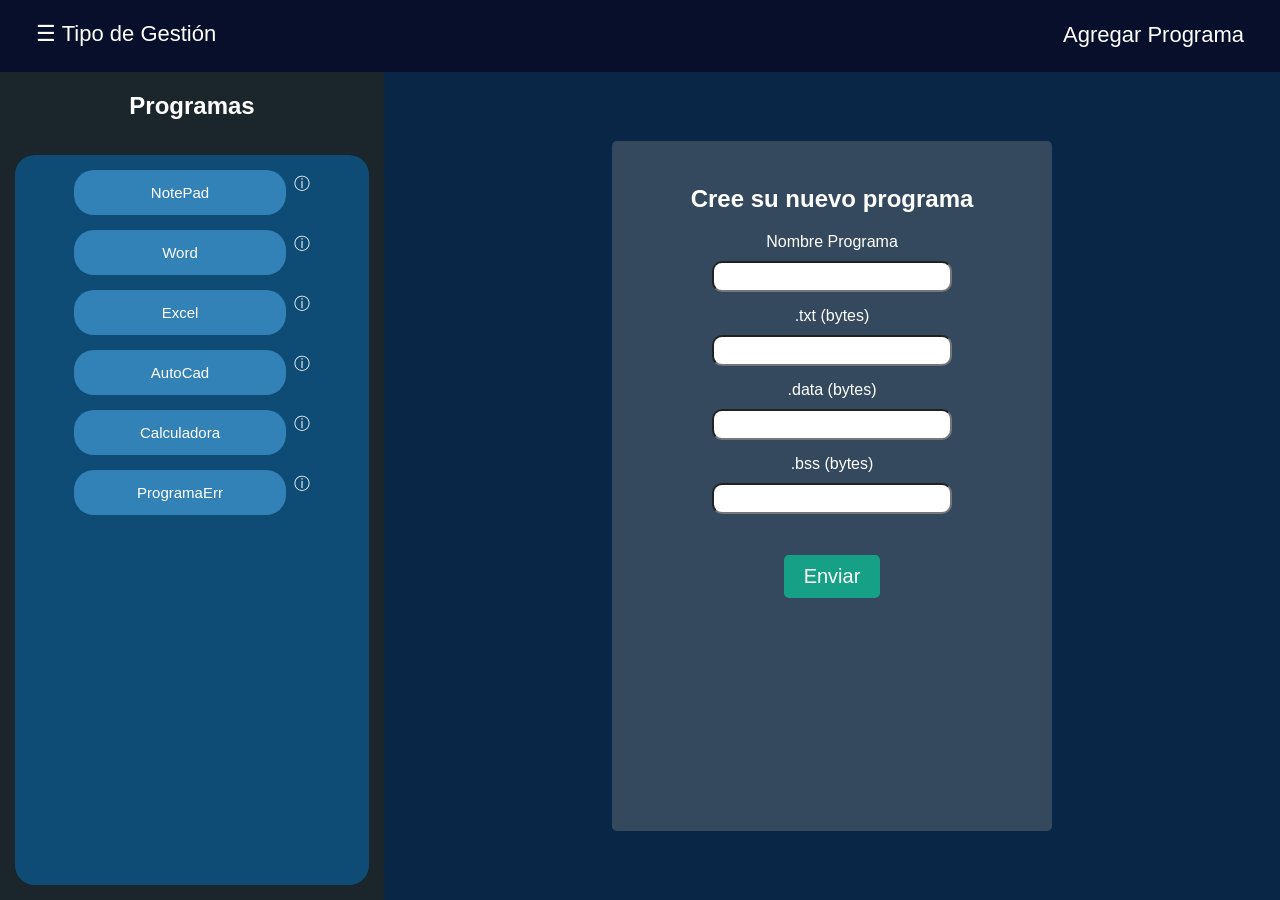
==== laboratorio-3/index.html @ d35000e0 "add(laboratorio-3): se creo la simulacion" ====
<!doctype html>
<html lang="es">
  <head>
    <meta charset="UTF-8" />
    <meta name="viewport" content="width=device-width, initial-scale=1.0" />
    <title>Gestión de Memoria - Vanilla JS</title>
    <link rel="stylesheet" href="./styles.css" />
  </head>
  <body>
    <div class="App" id="app">
      <div class="nav-Container">
        <div class="btnMenu">
          <button class="sideBar_button" id="toggleSidebar">☰ Tipo de Gestión</button>
        </div>
        <div class="form">
          <button class="program-button" id="openForm">Agregar Programa</button>
        </div>
      </div>

      <div class="container">
        <aside id="sidebar" class="sidebar_Close"></aside>

        <div class="app-container">
          <div id="overlay" class="layer hidden"></div>
          <section class="program_container" id="programContainer"></section>
          <section id="board" class="tablero_Open"></section>
        </div>
      </div>
    </div>

    <script defer src="./app.js"></script>
  </body>
</html>
---- laboratorio-3/styles.css ----
:root {
  margin: 0;
  padding: 0;
  font-synthesis: none;
  text-rendering: optimizeLegibility;
  -webkit-font-smoothing: antialiased;
  -moz-osx-font-smoothing: grayscale;
}

* {
  box-sizing: border-box;
}

body {
  margin: 0;
  padding: 0;
  font-family: sans-serif;
}

.App {
  width: 100%;
  height: 100vh;
}

.nav-Container {
  background-color: #070f2b;
  padding: 20px 30px;
  height: 72px;
  display: flex;
}

.btnMenu {
  flex: 3;
}

.sideBar_button,
.program-button {
  color: #ffffff;
  background-color: #070f2b;
  border: none;
  font-size: 22px;
  transition: all 0.3s ease;
  border-bottom: 2px solid transparent;
}

.sideBar_button:hover,
.program-button:hover {
  background-color: #1b1a55;
  cursor: pointer;
  border-bottom: 2px solid #c7c7c7;
  padding-bottom: 5px;
}

.form {
  flex: 1;
  display: flex;
  justify-content: flex-end;
  align-items: center;
}

.container {
  display: flex;
  width: 100%;
  height: calc(100vh - 72px);
  position: relative;
  overflow: hidden;
}

.app-container {
  background-color: #ffffff;
  height: 100%;
  width: 100%;
  position: absolute;
  display: flex;
}

.program_container {
  background-color: #1b262c;
  width: 30%;
  display: flex;
  flex-direction: column;
}

.program_container h1 {
  display: inline-flex;
  justify-content: center;
  color: #ffffff;
}

.programs {
  flex: 1;
  background-color: #0f4c75;
  margin: 15px;
  display: flex;
  border-radius: 20px;
}

.botonesProgramas {
  overflow-y: auto;
  display: flex;
  flex-direction: column;
  flex-grow: 1;
  align-items: center;
  padding-bottom: 16px;
}

.buttonContainer {
  display: flex;
  width: 100%;
  justify-content: center;
  align-items: center;
  gap: 8px;
}

.botonesP {
  width: 60%;
  margin-top: 15px;
  padding: 14px;
  border-radius: 20px;
  border: none;
  background-color: #3282b8;
  color: #ffffff;
  transition: all 500ms ease;
  font-size: 15px;
}

.botonesP:hover {
  background-color: #bbe1fa;
  width: 62%;
  cursor: pointer;
  color: #111;
}

.info {
  color: white;
  cursor: default;
  user-select: none;
}

.sidebar_Open,
.sidebar_Close {
  transition: all 500ms ease;
  height: 100%;
  width: 300px;
  background-color: #070f2b;
  color: #ffffff;
  z-index: 100;
  overflow-y: auto;
}

.sidebar_Open {
  transform: translateX(0);
}

.sidebar_Close {
  transform: translateX(-300px);
}

.sidebar-content {
  width: 100%;
}

.sidebar-option {
  display: block;
  width: 100%;
  text-align: left;
  padding: 20px;
  border: 0;
  border-left: 5px solid transparent;
  transition: all 400ms ease;
  font-size: 22px;
  color: #ffffff;
  background: transparent;
}

.sidebar-option:hover {
  border-left: 5px solid #c7c7c7;
  background-color: #1b1a55;
  cursor: pointer;
}

.menuContent {
  padding-left: 30px;
}

.menuContent .sidebar-option {
  font-size: 18px;
  padding: 14px;
}

#board {
  width: 70%;
  background-color: #0a2647;
  display: flex;
  justify-content: center;
  align-items: center;
  gap: 12px;
  padding: 8px;
}

.tablero_Open {
  align-items: center;
}

.tablero_Close {
  align-items: center;
}

.layer {
  position: absolute;
  inset: 0;
  background-color: rgba(0, 0, 0, 0.5);
}

.hidden {
  display: none;
}

.container_form {
  width: 50%;
  text-align: center;
  border-radius: 5px;
  background-color: #34495e;
  height: 85%;
  color: white;
  padding-top: 24px;
}

.container_form form {
  display: flex;
  flex-direction: column;
  align-items: center;
}

.container_form label {
  margin-bottom: 10px;
}

.container_form input {
  padding: 6px;
  margin-bottom: 15px;
  width: 240px;
  border-radius: 10px;
}

.container_form button {
  padding: 10px 20px;
  background-color: #16a085;
  color: #fff;
  border: none;
  border-radius: 5px;
  cursor: pointer;
  margin-top: 26px;
  font-size: 20px;
}

.datos {
  height: 100%;
  width: 60%;
  background-color: #3f72af;
  text-align: center;
  color: #424874;
  padding-top: 20px;
}

table {
  border-collapse: collapse;
  margin: 0 auto;
  background-color: #f4eeff;
  width: 80%;
}

thead {
  background-color: #112d4e;
  color: #ffffff;
}

td,
th {
  border: 1px solid #f4eeff;
  padding: 6px;
}

tbody td {
  color: #424874;
}

#memoria {
  margin: auto;
  padding-left: 20px;
  padding-right: 10px;
  width: 35%;
}

.container_partition {
  width: 90%;
  border: 1px solid #fff;
}

.partition {
  display: flex;
  text-align: center;
  justify-content: center;
  width: 100%;
  border: 1px solid #fff;
  align-items: center;
}

.partition button {
  color: white;
  background-color: transparent;
  width: 100%;
  border: none;
  padding: 6px;
}

.partition button:hover {
  cursor: pointer;
  background-color: #ca6212;
}

.position {
  width: 60%;
  display: flex;
  align-items: center;
  justify-content: center;
  text-align: center;
  background-color: purple;
  color: white;
  font-size: 12px;
}

p {
  color: white;
}

.get-data {
  width: 55%;
  min-height: 45%;
  background: #34495e;
  color: white;
  display: flex;
  flex-direction: column;
  justify-content: center;
  align-items: center;
  border-radius: 8px;
  gap: 14px;
}

.get-data input {
  width: 60%;
  padding: 8px;
  border-radius: 8px;
  border: none;
}

.get-data button {
  padding: 8px 18px;
  background-color: #16a085;
  color: #fff;
  border: none;
  border-radius: 5px;
  cursor: pointer;
}

.notice {
  width: 60%;
  min-height: 40%;
  background: #34495e;
  color: white;
  padding: 24px;
  border-radius: 8px;
}
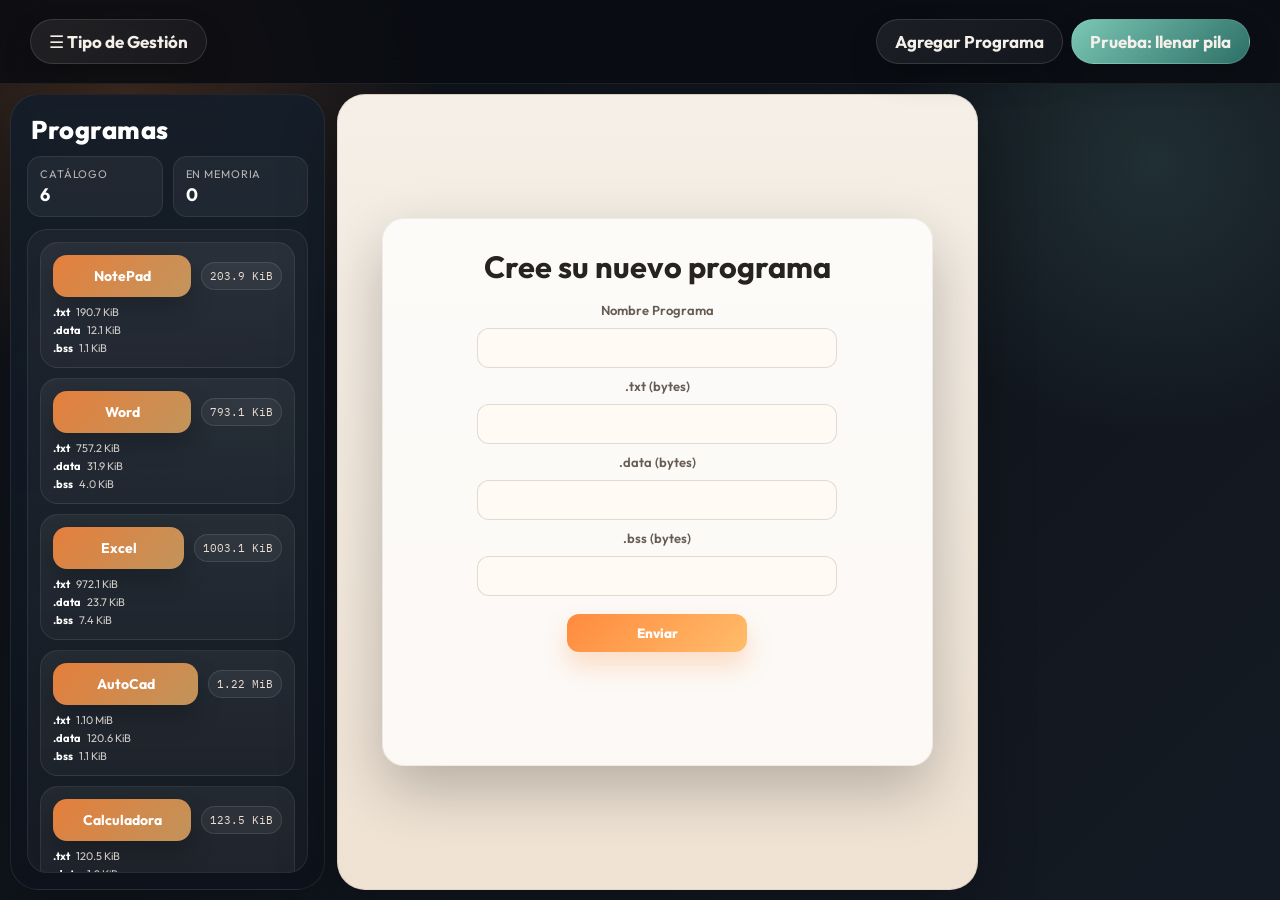
==== commit b37666c4: "mejora lab 2" ====
--- a/laboratorio-3/index.html
+++ b/laboratorio-3/index.html
@@ -14,6 +14,7 @@
         </div>
         <div class="form">
           <button class="program-button" id="openForm">Agregar Programa</button>
+          <button class="program-button" id="debugFill" style="margin-left:8px;background:linear-gradient(135deg,#7bc7b5,#2d6f67);">Prueba: llenar pila</button>
         </div>
       </div>
 
@@ -24,6 +25,8 @@
           <div id="overlay" class="layer hidden"></div>
           <section class="program_container" id="programContainer"></section>
           <section id="board" class="tablero_Open"></section>
+          <!-- Contenedor separado para la pila (memoria) -->
+          <aside id="stackPanel" class="stack-panel-container" aria-label="Panel de pila"></aside>
         </div>
       </div>
     </div>
--- a/laboratorio-3/styles.css
+++ b/laboratorio-3/styles.css
@@ -1,151 +1,318 @@
+@import url("https://fonts.googleapis.com/css2?family=Outfit:wght@400;500;600;700;800&family=IBM+Plex+Mono:wght@500;600;700&display=swap");
+
 :root {
+  --bg: #0d1117;
+  --bg-2: #141a23;
+  --panel: rgba(255, 255, 255, 0.06);
+  --panel-strong: rgba(255, 255, 255, 0.1);
+  --panel-light: #f7f2ea;
+  --ink: #f4efe8;
+  --ink-soft: rgba(244, 239, 232, 0.72);
+  --text: #262321;
+  --text-soft: #675c54;
+  --line: rgba(255, 255, 255, 0.12);
+  --brand: #ff8a3d;
+  --brand-2: #ffbd6b;
+  --accent: #7bc7b5;
+  --accent-2: #2d6f67;
+  --free: #5d9a86;
+  --used: #dd5a34;
+  --os: #b07d1c;
+  --font-ui: "Outfit", "Segoe UI", sans-serif;
+  --font-mono: "IBM Plex Mono", "Consolas", monospace;
+  --radius-xl: 28px;
+  --radius-lg: 22px;
+  --radius-md: 16px;
+  --shadow-soft: 0 24px 60px rgba(0, 0, 0, 0.24);
+  --shadow-mid: 0 14px 30px rgba(0, 0, 0, 0.2);
+}
+
+* {
+  box-sizing: border-box;
+}
+
+html,
+body {
   margin: 0;
-  padding: 0;
+  min-height: 100%;
   font-synthesis: none;
   text-rendering: optimizeLegibility;
   -webkit-font-smoothing: antialiased;
   -moz-osx-font-smoothing: grayscale;
 }
 
-* {
-  box-sizing: border-box;
-}
-
 body {
-  margin: 0;
-  padding: 0;
-  font-family: sans-serif;
+  font-family: var(--font-ui);
+  color: var(--ink);
+  background:
+    radial-gradient(circle at 10% 10%, rgba(255, 138, 61, 0.2), transparent 22%),
+    radial-gradient(circle at 90% 18%, rgba(123, 199, 181, 0.14), transparent 20%),
+    linear-gradient(135deg, var(--bg) 0%, var(--bg-2) 100%);
 }
 
 .App {
   width: 100%;
-  height: 100vh;
+  min-height: 100vh;
+  animation: app-enter 260ms ease;
 }
 
 .nav-Container {
-  background-color: #070f2b;
-  padding: 20px 30px;
-  height: 72px;
-  display: flex;
-}
-
-.btnMenu {
-  flex: 3;
+  height: 84px;
+  padding: 14px clamp(14px, 2.8vw, 30px);
+  display: flex;
+  align-items: center;
+  gap: 14px;
+  position: sticky;
+  top: 0;
+  z-index: 50;
+  border-bottom: 1px solid rgba(255, 255, 255, 0.08);
+  background: rgba(9, 12, 18, 0.82);
+  backdrop-filter: blur(18px);
+}
+
+.btnMenu,
+.form {
+  flex: 1;
+}
+
+.form {
+  display: flex;
+  justify-content: flex-end;
+  align-items: center;
 }
 
 .sideBar_button,
 .program-button {
-  color: #ffffff;
-  background-color: #070f2b;
-  border: none;
-  font-size: 22px;
-  transition: all 0.3s ease;
-  border-bottom: 2px solid transparent;
+  border: 1px solid rgba(255, 255, 255, 0.12);
+  border-radius: 999px;
+  background: linear-gradient(135deg, rgba(255, 255, 255, 0.08), rgba(255, 255, 255, 0.04));
+  color: var(--ink);
+  font-family: var(--font-ui);
+  font-weight: 700;
+  font-size: clamp(14px, 1.5vw, 17px);
+  padding: 11px 18px;
+  box-shadow: var(--shadow-mid);
+  transition: transform 160ms ease, border-color 160ms ease, background-color 160ms ease;
 }
 
 .sideBar_button:hover,
 .program-button:hover {
-  background-color: #1b1a55;
   cursor: pointer;
-  border-bottom: 2px solid #c7c7c7;
-  padding-bottom: 5px;
-}
-
-.form {
-  flex: 1;
-  display: flex;
-  justify-content: flex-end;
-  align-items: center;
+  transform: translateY(-1px);
+  border-color: rgba(255, 255, 255, 0.24);
+  background: linear-gradient(135deg, rgba(255, 255, 255, 0.12), rgba(255, 255, 255, 0.06));
 }
 
 .container {
   display: flex;
   width: 100%;
-  height: calc(100vh - 72px);
+  min-height: calc(100vh - 84px);
   position: relative;
+  overflow: auto;
+}
+
+.app-container {
+  width: 100%;
+  min-height: calc(100vh - 84px);
+  position: absolute;
+  display: flex;
+  gap: 12px;
+  padding: 10px;
+  overflow: auto;
+}
+
+.program_container {
+  width: 25%;
+  min-width: 280px;
+  flex-shrink: 0;
+  display: flex;
+  flex-direction: column;
+  border-radius: var(--radius-xl);
+  background: linear-gradient(180deg, rgba(21, 30, 41, 0.96), rgba(13, 18, 28, 0.94));
+  border: 1px solid rgba(255, 255, 255, 0.08);
+  box-shadow: var(--shadow-soft);
   overflow: hidden;
-}
-
-.app-container {
-  background-color: #ffffff;
-  height: 100%;
-  width: 100%;
-  position: absolute;
-  display: flex;
-}
-
-.program_container {
-  background-color: #1b262c;
-  width: 30%;
+  height: calc(100vh - 104px);
+}
+
+.program_container h1 {
+  margin: 0;
+  padding: 18px 20px 10px;
+  color: #ffffff;
+  font-size: clamp(20px, 2vw, 28px);
+  font-weight: 800;
+  letter-spacing: 0.02em;
+}
+
+.program-overview {
+  display: grid;
+  grid-template-columns: 1fr 1fr;
+  gap: 10px;
+  margin: 0 16px 12px;
+}
+
+.overview-item {
+  padding: 10px 12px;
+  border-radius: 14px;
+  border: 1px solid rgba(255, 255, 255, 0.08);
+  background: rgba(255, 255, 255, 0.05);
   display: flex;
   flex-direction: column;
-}
-
-.program_container h1 {
-  display: inline-flex;
-  justify-content: center;
-  color: #ffffff;
+  gap: 2px;
+}
+
+.overview-item span {
+  color: var(--ink-soft);
+  font-size: 11px;
+  text-transform: uppercase;
+  letter-spacing: 0.08em;
+}
+
+.overview-item strong {
+  color: #fff;
+  font-size: 18px;
 }
 
 .programs {
   flex: 1;
-  background-color: #0f4c75;
-  margin: 15px;
-  display: flex;
+  min-height: 0;
+  margin: 0 16px 16px;
   border-radius: 20px;
+  background: rgba(255, 255, 255, 0.04);
+  border: 1px solid rgba(255, 255, 255, 0.08);
+  display: flex;
+  overflow: hidden;
 }
 
 .botonesProgramas {
+  width: 100%;
   overflow-y: auto;
   display: flex;
   flex-direction: column;
-  flex-grow: 1;
+  gap: 10px;
+  padding: 12px;
+}
+
+.botonesProgramas::-webkit-scrollbar,
+#board::-webkit-scrollbar,
+.datos::-webkit-scrollbar,
+#memoria::-webkit-scrollbar,
+.container::-webkit-scrollbar,
+.app-container::-webkit-scrollbar {
+  width: 9px;
+  height: 9px;
+}
+
+.botonesProgramas::-webkit-scrollbar-thumb,
+#board::-webkit-scrollbar-thumb,
+.datos::-webkit-scrollbar-thumb,
+#memoria::-webkit-scrollbar-thumb,
+.container::-webkit-scrollbar-thumb,
+.app-container::-webkit-scrollbar-thumb {
+  background: rgba(255, 255, 255, 0.2);
+  border-radius: 999px;
+}
+
+.botonesProgramas::-webkit-scrollbar-track,
+#board::-webkit-scrollbar-track,
+.datos::-webkit-scrollbar-track,
+#memoria::-webkit-scrollbar-track,
+.container::-webkit-scrollbar-track,
+.app-container::-webkit-scrollbar-track {
+  background: rgba(255, 255, 255, 0.04);
+}
+
+.buttonContainer {
+  display: flex;
   align-items: center;
-  padding-bottom: 16px;
-}
-
-.buttonContainer {
-  display: flex;
-  width: 100%;
-  justify-content: center;
+  gap: 10px;
+}
+
+.program-card {
+  border: 1px solid rgba(255, 255, 255, 0.08);
+  border-radius: 18px;
+  background: linear-gradient(180deg, rgba(255, 255, 255, 0.06), rgba(255, 255, 255, 0.03));
+  padding: 12px;
+  transition: transform 160ms ease, border-color 160ms ease, background-color 160ms ease;
+}
+
+.program-card:hover,
+.program-card:focus-within {
+  transform: translateY(-1px);
+  border-color: rgba(255, 255, 255, 0.14);
+  background: linear-gradient(180deg, rgba(255, 255, 255, 0.08), rgba(255, 255, 255, 0.04));
+}
+
+.program-card-head {
+  display: flex;
   align-items: center;
-  gap: 8px;
+  gap: 10px;
 }
 
 .botonesP {
-  width: 60%;
-  margin-top: 15px;
-  padding: 14px;
-  border-radius: 20px;
-  border: none;
-  background-color: #3282b8;
-  color: #ffffff;
-  transition: all 500ms ease;
-  font-size: 15px;
+  flex: 1;
+  border: 0;
+  border-radius: 14px;
+  padding: 12px 14px;
+  color: #fff;
+  font-family: var(--font-ui);
+  font-size: 14px;
+  font-weight: 700;
+  background: linear-gradient(135deg, rgba(255, 138, 61, 0.88), rgba(255, 189, 107, 0.72));
+  box-shadow: 0 12px 24px rgba(0, 0, 0, 0.22);
+  transition: transform 160ms ease, filter 160ms ease;
 }
 
 .botonesP:hover {
-  background-color: #bbe1fa;
-  width: 62%;
   cursor: pointer;
-  color: #111;
+  transform: translateY(-1px);
+  filter: saturate(1.05);
 }
 
 .info {
-  color: white;
-  cursor: default;
-  user-select: none;
+  flex: 0 0 auto;
+  color: #eaded3;
+  font-size: 11px;
+  font-family: var(--font-mono);
+  padding: 6px 8px;
+  border-radius: 999px;
+  border: 1px solid rgba(255, 255, 255, 0.1);
+  background: rgba(255, 255, 255, 0.05);
+  white-space: nowrap;
+}
+
+.program-meta {
+  margin-top: 8px;
+  display: grid;
+  grid-template-columns: 1fr;
+  gap: 4px;
+  color: rgba(244, 239, 232, 0.84);
+  font-size: 11px;
+}
+
+.program-meta strong {
+  color: #fff;
+  margin-right: 4px;
+}
+
+.empty-programs {
+  margin: 0;
+  padding: 14px 4px;
+  color: rgba(244, 239, 232, 0.8);
+  text-align: center;
 }
 
 .sidebar_Open,
 .sidebar_Close {
-  transition: all 500ms ease;
+  width: 320px;
   height: 100%;
-  width: 300px;
-  background-color: #070f2b;
-  color: #ffffff;
   z-index: 100;
   overflow-y: auto;
+  border-radius: 24px;
+  background: linear-gradient(180deg, rgba(16, 20, 30, 0.98), rgba(10, 13, 20, 0.96));
+  border: 1px solid rgba(255, 255, 255, 0.08);
+  box-shadow: var(--shadow-soft);
+  transition: transform 220ms ease;
 }
 
 .sidebar_Open {
@@ -153,221 +320,825 @@
 }
 
 .sidebar_Close {
-  transform: translateX(-300px);
+  transform: translateX(-340px);
 }
 
 .sidebar-content {
   width: 100%;
+  padding: 12px;
 }
 
 .sidebar-option {
   display: block;
   width: 100%;
   text-align: left;
-  padding: 20px;
   border: 0;
-  border-left: 5px solid transparent;
-  transition: all 400ms ease;
-  font-size: 22px;
-  color: #ffffff;
-  background: transparent;
+  border-radius: 16px;
+  padding: 14px 16px;
+  font-family: var(--font-ui);
+  font-size: 16px;
+  font-weight: 600;
+  color: var(--ink);
+  background: rgba(255, 255, 255, 0.06);
+  transition: transform 160ms ease, background-color 160ms ease, color 160ms ease;
 }
 
 .sidebar-option:hover {
-  border-left: 5px solid #c7c7c7;
-  background-color: #1b1a55;
   cursor: pointer;
+  transform: translateX(2px);
+  background: rgba(255, 255, 255, 0.12);
+  color: #fff;
 }
 
 .menuContent {
-  padding-left: 30px;
+  padding: 8px 0 8px 10px;
 }
 
 .menuContent .sidebar-option {
+  font-size: 14px;
+  margin-top: 6px;
+}
+
+/* ajustar proporciones: program_container + board + stackPanel = 100% */
+#board {
+  width: 53%;
+  min-width: 480px;
+  flex-shrink: 0;
+  display: flex;
+  flex-direction: column;
+  gap: 16px;
+  padding: 16px 20px;
+  border-radius: var(--radius-xl);
+  background: linear-gradient(180deg, #f5efe7 0%, #efe2d3 100%);
+  border: 1px solid rgba(73, 55, 38, 0.12);
+  box-shadow: var(--shadow-soft);
+  flex: 1;
+  min-height: calc(100vh - 104px);
+  max-height: calc(100vh - 104px);
+  overflow: hidden;
+}
+
+.board-main {
+  display: flex;
+  align-items: stretch;
+  gap: 16px;
+  min-height: 0;
+  flex: 1;
+}
+
+.memory-summary {
+  border-radius: 22px;
+  border: 1px solid rgba(59, 46, 35, 0.1);
+  background: rgba(255, 255, 255, 0.65);
+  padding: 14px;
+}
+
+.summary-title {
+  font-size: 15px;
+  font-weight: 800;
+  color: #2d251f;
+  margin-bottom: 10px;
+}
+
+.summary-grid {
+  display: grid;
+  grid-template-columns: repeat(4, minmax(120px, 1fr));
+  gap: 10px;
+}
+
+.summary-card {
+  border-radius: 16px;
+  border: 1px solid rgba(67, 53, 40, 0.1);
+  background: rgba(255, 255, 255, 0.82);
+  padding: 10px 12px;
+  display: flex;
+  flex-direction: column;
+  gap: 2px;
+}
+
+.summary-card span {
+  color: var(--text-soft);
+  font-size: 11px;
+  text-transform: uppercase;
+  letter-spacing: 0.06em;
+}
+
+.summary-card strong {
+  color: var(--text);
+  font-size: 16px;
+}
+
+.summary-card-used {
+  border-color: rgba(221, 90, 52, 0.24);
+}
+
+.summary-card-free {
+  border-color: rgba(93, 154, 134, 0.24);
+}
+
+.memory-legend {
+  margin-top: 12px;
+  display: flex;
+  flex-wrap: wrap;
+  gap: 10px 14px;
+}
+
+.legend-item {
+  display: inline-flex;
+  align-items: center;
+  gap: 8px;
+  color: var(--text-soft);
+  font-size: 12px;
+  font-weight: 700;
+}
+
+.legend-swatch {
+  width: 12px;
+  height: 12px;
+  border-radius: 999px;
+  box-shadow: 0 0 0 3px rgba(255, 255, 255, 0.8);
+}
+
+.legend-swatch-used {
+  background: var(--used);
+}
+
+.legend-swatch-free {
+  background: var(--free);
+}
+
+.legend-swatch-os {
+  background: var(--os);
+}
+
+.memory-legend {
+  margin-top: 12px;
+  display: flex;
+  flex-wrap: wrap;
+  gap: 10px 14px;
+}
+
+.legend-item {
+  display: inline-flex;
+  align-items: center;
+  gap: 8px;
+  color: var(--text-soft);
+  font-size: 12px;
+  font-weight: 600;
+}
+
+.legend-swatch {
+  width: 12px;
+  height: 12px;
+  border-radius: 999px;
+  box-shadow: 0 0 0 3px rgba(255, 255, 255, 0.7);
+}
+
+.legend-swatch-used {
+  background: var(--used);
+}
+
+.legend-swatch-free {
+  background: var(--free);
+}
+
+.legend-swatch-os {
+  background: var(--os);
+}
+
+.occupancy-wrap {
+  margin-top: 12px;
+  display: flex;
+  align-items: center;
+  gap: 10px;
+}
+
+.occupancy-track {
+  flex: 1;
+  height: 10px;
+  border-radius: 999px;
+  overflow: hidden;
+  background: rgba(40, 31, 24, 0.1);
+}
+
+.occupancy-fill {
+  height: 100%;
+  background: linear-gradient(90deg, var(--brand), var(--accent));
+}
+
+.occupancy-label {
+  color: var(--text-soft);
+  font-size: 12px;
+  font-weight: 700;
+  white-space: nowrap;
+}
+
+.datos {
+  width: 100%;
+  flex: 1;
+  min-width: 0;
+  border-radius: 22px;
+  border: 1px solid rgba(73, 55, 38, 0.08);
+  background: rgba(255, 255, 255, 0.72);
+  padding: 14px;
+  overflow: auto;
+  min-height: 100%;
+}
+
+.titulo h1 {
+  margin: 0 0 12px;
+  color: var(--text);
+  font-size: clamp(18px, 2vw, 24px);
+  line-height: 1.15;
+}
+
+.datos table {
+  width: 100%;
+  table-layout: auto;
+  border-collapse: collapse;
+  border-radius: 16px;
+  overflow: hidden;
+}
+
+.datos thead td {
+  position: sticky;
+  top: 0;
+  z-index: 3;
+}
+
+.datos thead tr:nth-child(2) td {
+  top: 34px;
+}
+
+table {
+  margin: 0 auto;
+}
+
+thead {
+  background: linear-gradient(180deg, #2e3446, #232838);
+  color: #fff;
+}
+
+td,
+th {
+  border: 1px solid rgba(255, 255, 255, 0.08);
+  padding: 8px 7px;
+  font-size: 12px;
+}
+
+tbody td {
+  color: var(--text);
+  font-family: var(--font-mono);
+}
+
+tbody tr:nth-child(odd) {
+  background: rgba(255, 250, 245, 0.92);
+}
+
+tbody tr:nth-child(even) {
+  background: rgba(242, 235, 226, 0.92);
+}
+
+/* Memory / Stack panel tweaks: allow internal scrolling when content overflows */
+/* nuevo contenedor para la pila separado del tablero principal */
+.stack-panel-container {
+  width: 22%;
+  min-width: 280px;
+  flex-shrink: 0;
+  height: calc(100vh - 104px);
+  display: flex;
+  align-items: flex-start;
+  padding: 10px;
+}
+
+#memoria {
+  width: 100%;
+  min-width: 0;
+  height: 100%;
+  overflow-y: auto;
+  overflow-x: hidden;
+  padding: 18px;
+  border-radius: 24px;
+  border: 1px solid rgba(73, 55, 38, 0.12);
+  background: linear-gradient(180deg, #fffdfb 0%, #f7efe6 100%);
+  box-shadow: 0 12px 26px rgba(0, 0, 0, 0.08);
+}
+
+.stack-panel {
+  display: flex;
+  flex-direction: column;
+  gap: 14px;
+}
+
+.stack-header {
+  display: flex;
+  align-items: flex-end;
+  justify-content: space-between;
+  gap: 12px;
+}
+
+.stack-eyebrow {
+  display: block;
+  color: var(--text-soft);
+  font-size: 11px;
+  font-weight: 800;
+  text-transform: uppercase;
+  letter-spacing: 0.14em;
+}
+
+.stack-title {
+  margin: 4px 0 0;
+  color: var(--text);
+  font-size: clamp(22px, 2.2vw, 30px);
+  line-height: 1;
+}
+
+.stack-direction {
+  display: flex;
+  align-items: center;
+  gap: 8px;
+  flex-wrap: wrap;
+  justify-content: flex-end;
+  color: var(--text-soft);
+  font-size: 11px;
+  font-weight: 800;
+  text-transform: uppercase;
+  letter-spacing: 0.08em;
+}
+
+.stack-direction span {
+  padding: 7px 10px;
+  border-radius: 999px;
+  background: rgba(255, 255, 255, 0.75);
+  border: 1px solid rgba(73, 55, 38, 0.1);
+}
+
+.stack-track {
+  display: flex;
+  flex-direction: column;
+  gap: 10px;
+  min-height: 0;
+  flex: 1;
+  overflow-y: auto;
+  padding-right: 6px;
+}
+
+/* clearer scrollbar for the internal stack area */
+.stack-track::-webkit-scrollbar {
+  width: 12px;
+}
+.stack-track::-webkit-scrollbar-thumb {
+  background: linear-gradient(180deg, rgba(120,95,60,0.95), rgba(80,60,40,0.95));
+  border-radius: 999px;
+  border: 3px solid rgba(255,255,255,0.06);
+}
+.stack-track::-webkit-scrollbar-track {
+  background: rgba(0,0,0,0.04);
+  border-radius: 999px;
+}
+
+/* ensure the stack panel visually expands and its content is readable */
+.stack-block-title { font-size: 20px; }
+.stack-bytes { font-size: 12px; }
+
+.stack-block {
+  position: relative;
+  overflow: hidden;
+  flex-shrink: 0;
+  border-radius: 16px;
+  border: 1px solid rgba(60, 45, 30, 0.12);
+  box-shadow: 0 8px 18px rgba(37, 27, 18, 0.06);
+  transition: transform 140ms ease, box-shadow 140ms ease, border-color 140ms ease;
+  margin-bottom: 8px;
+}
+
+.stack-block:hover {
+  transform: translateY(-1px);
+  box-shadow: 0 18px 34px rgba(37, 27, 18, 0.14);
+  border-color: rgba(73, 55, 38, 0.2);
+}
+
+.stack-block::before {
+  content: "";
+  position: absolute;
+  inset: 0;
+  background: linear-gradient(135deg, rgba(255,255,255,0.04), transparent 45%);
+  pointer-events: none;
+}
+
+.stack-block { margin-bottom: 8px; flex-shrink: 0; min-height: max-content; }
+
+.stack-block-inner {
+  position: relative;
+  z-index: 1;
+  height: 100%;
+  padding: 12px 14px;
+  display: flex;
+  flex-direction: column;
+  justify-content: space-between;
+  gap: 10px;
+}
+
+.stack-block-used {
+  background: linear-gradient(180deg, #ffcb89 0%, #ff9a48 42%, #ea7b2f 100%);
+  color: #fff;
+}
+
+.stack-block-free {
+  background: linear-gradient(180deg, #73b8b2 0%, #5f9f8b 100%);
+  color: #fff;
+}
+
+.stack-block-os {
+  display: flex;
+  align-items: center;
+  justify-content: center;
+  background: linear-gradient(180deg, #dcc25c 0%, #c58f35 100%);
+  color: #fff;
+  text-transform: uppercase;
+  letter-spacing: 0.08em;
+  font-size: 13px;
+  font-weight: 800;
+}
+
+.stack-block-os::after {
+  content: "";
+  position: absolute;
+  inset: 0;
+  background: linear-gradient(135deg, rgba(255, 255, 255, 0.12), transparent 55%);
+}
+
+.stack-block-top {
+  display: flex;
+  align-items: center;
+  justify-content: space-between;
+  flex-wrap: wrap;
+  gap: 10px;
+}
+
+.stack-pill {
+  display: inline-flex;
+  align-items: center;
+  gap: 8px;
+  padding: 7px 10px;
+  border-radius: 999px;
+  background: rgba(255, 255, 255, 0.18);
+  border: 1px solid rgba(255, 255, 255, 0.24);
+  font-size: 11px;
+  font-weight: 800;
+  text-transform: uppercase;
+  letter-spacing: 0.08em;
+  white-space: nowrap;
+}
+
+.stack-pill-used {
+  background: rgba(74, 35, 10, 0.18);
+}
+
+.stack-bytes {
+  flex-shrink: 0;
+  font-family: var(--font-mono);
+  font-size: 11px;
+  font-weight: 700;
+  padding: 6px 8px;
+  border-radius: 999px;
+  background: rgba(0, 0, 0, 0.14);
+  border: 1px solid rgba(255, 255, 255, 0.16);
+  white-space: nowrap;
+}
+
+.stack-block-body {
+  display: flex;
+  flex-direction: column;
+  gap: 6px;
+  min-width: 0;
+}
+
+.stack-block-title {
   font-size: 18px;
-  padding: 14px;
-}
-
-#board {
-  width: 70%;
-  background-color: #0a2647;
-  display: flex;
+  font-weight: 800;
+  line-height: 1.05;
+  text-shadow: 0 1px 2px rgba(0, 0, 0, 0.2);
+}
+
+.stack-block-range {
+  font-family: var(--font-mono);
+  font-size: 11px;
+  letter-spacing: 0.04em;
+  opacity: 0.92;
+}
+
+.stack-mini-meter {
+  height: 8px;
+  border-radius: 999px;
+  overflow: hidden;
+  background: rgba(255, 255, 255, 0.22);
+  border: 1px solid rgba(255, 255, 255, 0.18);
+}
+
+.stack-mini-meter span {
+  display: block;
+  height: 100%;
+  border-radius: inherit;
+  background: linear-gradient(90deg, rgba(255, 255, 255, 0.95), rgba(255, 255, 255, 0.55));
+}
+
+.stack-block-meta {
+  display: flex;
+  justify-content: space-between;
+  gap: 8px;
+  flex-wrap: wrap;
+  font-size: 12px;
+  font-weight: 700;
+  color: rgba(255, 255, 255, 0.92);
+}
+
+.stack-action {
+  align-self: flex-start;
+  border: 0;
+  border-radius: 999px;
+  padding: 8px 12px;
+  background: rgba(35, 23, 13, 0.18);
+  color: #fff;
+  font-family: var(--font-ui);
+  font-size: 12px;
+  font-weight: 800;
+  box-shadow: inset 0 1px 0 rgba(255, 255, 255, 0.18);
+  transition: transform 160ms ease, background-color 160ms ease;
+}
+
+.stack-action:hover {
+  cursor: pointer;
+  transform: translateY(-1px);
+  background: rgba(35, 23, 13, 0.28);
+}
+
+.stack-block-free .stack-block-body {
   justify-content: center;
-  align-items: center;
-  gap: 12px;
-  padding: 8px;
-}
-
-.tablero_Open {
-  align-items: center;
-}
-
+  flex: 1;
+}
+
+.stack-block-free .stack-block-title {
+  font-size: 15px;
+}
+
+.stack-block-free .stack-mini-meter {
+  background: rgba(255, 255, 255, 0.14);
+}
+
+.stack-block-used.is-compact .stack-block-title {
+  font-size: 15px;
+}
+
+.stack-block-used.is-compact .stack-block-body {
+  gap: 4px;
+}
+
+.stack-block-used.is-tiny .stack-block-range,
+.stack-block-used.is-tiny .stack-block-meta,
+.stack-block-used.is-tiny .stack-mini-meter {
+  display: none;
+}
+
+.stack-block-used.is-tiny .stack-block-body {
+  justify-content: center;
+  flex: 1;
+}
+
+.stack-block-used.is-tiny .stack-block-title {
+  font-size: 14px;
+}
+
+.stack-block-used.is-tiny .stack-action {
+  padding: 6px 10px;
+}
+
+/* removed debug-visible styles (visual polish applied) */
+
+.tablero_Open,
 .tablero_Close {
-  align-items: center;
+  align-items: stretch;
 }
 
 .layer {
   position: absolute;
   inset: 0;
-  background-color: rgba(0, 0, 0, 0.5);
+  background: rgba(0, 0, 0, 0.45);
+  backdrop-filter: blur(3px);
 }
 
 .hidden {
   display: none;
 }
 
+.container_form,
+.get-data,
+.notice {
+  width: min(680px, 92%);
+  margin: auto;
+  border-radius: 22px;
+  border: 1px solid rgba(73, 55, 38, 0.08);
+  background: rgba(255, 255, 255, 0.76);
+  box-shadow: var(--shadow-soft);
+  color: var(--text);
+}
+
 .container_form {
-  width: 50%;
+  min-height: 72%;
   text-align: center;
-  border-radius: 5px;
-  background-color: #34495e;
-  height: 85%;
-  color: white;
-  padding-top: 24px;
-}
-
-.container_form form {
+  padding: 24px 20px;
+}
+
+.container_form h2,
+.get-data h2,
+.notice h2 {
+  margin: 6px 0 18px;
+  color: var(--text);
+  font-size: clamp(22px, 2.4vw, 32px);
+  line-height: 1.15;
+}
+
+.container_form form,
+.get-data {
   display: flex;
   flex-direction: column;
   align-items: center;
-}
-
-.container_form label {
-  margin-bottom: 10px;
-}
-
-.container_form input {
-  padding: 6px;
-  margin-bottom: 15px;
-  width: 240px;
-  border-radius: 10px;
-}
-
-.container_form button {
-  padding: 10px 20px;
-  background-color: #16a085;
+  gap: 10px;
+}
+
+.container_form label,
+.get-data label {
+  color: var(--text-soft);
+  font-size: 13px;
+  font-weight: 600;
+}
+
+.container_form input,
+.get-data input {
+  width: min(360px, 88%);
+  padding: 11px 12px;
+  border-radius: 12px;
+  border: 1px solid rgba(73, 55, 38, 0.16);
+  background: #fffaf4;
+  color: var(--text);
+  font-family: var(--font-ui);
+}
+
+.container_form input:focus,
+.get-data input:focus {
+  outline: none;
+  border-color: rgba(255, 138, 61, 0.7);
+  box-shadow: 0 0 0 4px rgba(255, 138, 61, 0.16);
+}
+
+.container_form button,
+.get-data button {
+  margin-top: 8px;
+  min-width: 180px;
+  border: 0;
+  border-radius: 12px;
+  padding: 11px 16px;
   color: #fff;
-  border: none;
-  border-radius: 5px;
+  font-family: var(--font-ui);
+  font-weight: 800;
+  background: linear-gradient(135deg, var(--brand), var(--brand-2));
+  box-shadow: 0 14px 24px rgba(255, 138, 61, 0.26);
+  transition: transform 160ms ease, box-shadow 160ms ease;
+}
+
+.container_form button:hover,
+.get-data button:hover {
   cursor: pointer;
-  margin-top: 26px;
-  font-size: 20px;
-}
-
-.datos {
-  height: 100%;
-  width: 60%;
-  background-color: #3f72af;
-  text-align: center;
-  color: #424874;
-  padding-top: 20px;
-}
-
-table {
-  border-collapse: collapse;
-  margin: 0 auto;
-  background-color: #f4eeff;
-  width: 80%;
-}
-
-thead {
-  background-color: #112d4e;
-  color: #ffffff;
-}
-
-td,
-th {
-  border: 1px solid #f4eeff;
-  padding: 6px;
-}
-
-tbody td {
-  color: #424874;
-}
-
-#memoria {
-  margin: auto;
-  padding-left: 20px;
-  padding-right: 10px;
-  width: 35%;
-}
-
-.container_partition {
-  width: 90%;
-  border: 1px solid #fff;
-}
-
-.partition {
-  display: flex;
-  text-align: center;
+  transform: translateY(-1px);
+  box-shadow: 0 18px 28px rgba(255, 138, 61, 0.32);
+}
+
+.get-data {
+  min-height: 45%;
   justify-content: center;
-  width: 100%;
-  border: 1px solid #fff;
-  align-items: center;
-}
-
-.partition button {
-  color: white;
-  background-color: transparent;
-  width: 100%;
-  border: none;
-  padding: 6px;
-}
-
-.partition button:hover {
-  cursor: pointer;
-  background-color: #ca6212;
-}
-
-.position {
-  width: 60%;
-  display: flex;
-  align-items: center;
-  justify-content: center;
-  text-align: center;
-  background-color: purple;
-  color: white;
-  font-size: 12px;
-}
-
-p {
-  color: white;
-}
-
-.get-data {
-  width: 55%;
-  min-height: 45%;
-  background: #34495e;
-  color: white;
-  display: flex;
-  flex-direction: column;
-  justify-content: center;
-  align-items: center;
-  border-radius: 8px;
-  gap: 14px;
-}
-
-.get-data input {
-  width: 60%;
-  padding: 8px;
-  border-radius: 8px;
-  border: none;
-}
-
-.get-data button {
-  padding: 8px 18px;
-  background-color: #16a085;
-  color: #fff;
-  border: none;
-  border-radius: 5px;
-  cursor: pointer;
+  padding: 24px;
 }
 
 .notice {
-  width: 60%;
-  min-height: 40%;
-  background: #34495e;
-  color: white;
+  min-height: 34%;
   padding: 24px;
-  border-radius: 8px;
-}
+}
+
+.notice p {
+  margin: 8px 0;
+  color: var(--text-soft);
+  line-height: 1.5;
+}
+
+@media (max-width: 1024px) {
+  .app-container {
+    flex-direction: column;
+    position: relative;
+  }
+
+  .program_container,
+  #board {
+    width: 100%;
+  }
+
+  .program_container {
+    min-width: 0;
+    min-height: 280px;
+  }
+
+  .program-overview,
+  .summary-grid {
+    grid-template-columns: repeat(2, minmax(120px, 1fr));
+  }
+
+  .board-main {
+    flex-direction: column;
+  }
+
+  .datos,
+  #memoria {
+    width: 100%;
+  }
+
+  #memoria {
+    max-height: 380px;
+  }
+
+  #board {
+    max-height: none;
+  }
+}
+
+@media (max-width: 768px) {
+  .nav-Container {
+    height: auto;
+    padding: 10px 12px;
+    flex-wrap: wrap;
+  }
+
+  .btnMenu,
+  .form {
+    flex: 1 1 100%;
+  }
+
+  .form {
+    justify-content: flex-start;
+  }
+
+  .sideBar_button,
+  .program-button {
+    width: 100%;
+    text-align: center;
+  }
+
+  .container {
+    min-height: calc(100vh - 132px);
+  }
+
+  .app-container {
+    padding: 10px;
+    min-height: calc(100vh - 132px);
+  }
+
+  .sidebar_Open,
+  .sidebar_Close {
+    width: min(88vw, 320px);
+  }
+
+  .sidebar_Close {
+    transform: translateX(-100%);
+  }
+
+  .summary-grid,
+  .program-overview {
+    grid-template-columns: 1fr;
+  }
+
+  .occupancy-wrap {
+    flex-direction: column;
+    align-items: flex-start;
+  }
+
+  .container_form,
+  .get-data,
+  .notice {
+    width: 100%;
+  }
+
+  td,
+  th {
+    font-size: 12px;
+    padding: 7px 4px;
+  }
+}
+
+@keyframes app-enter {
+  from {
+    opacity: 0;
+    transform: translateY(8px);
+  }
+  to {
+    opacity: 1;
+    transform: translateY(0);
+  }
+}
